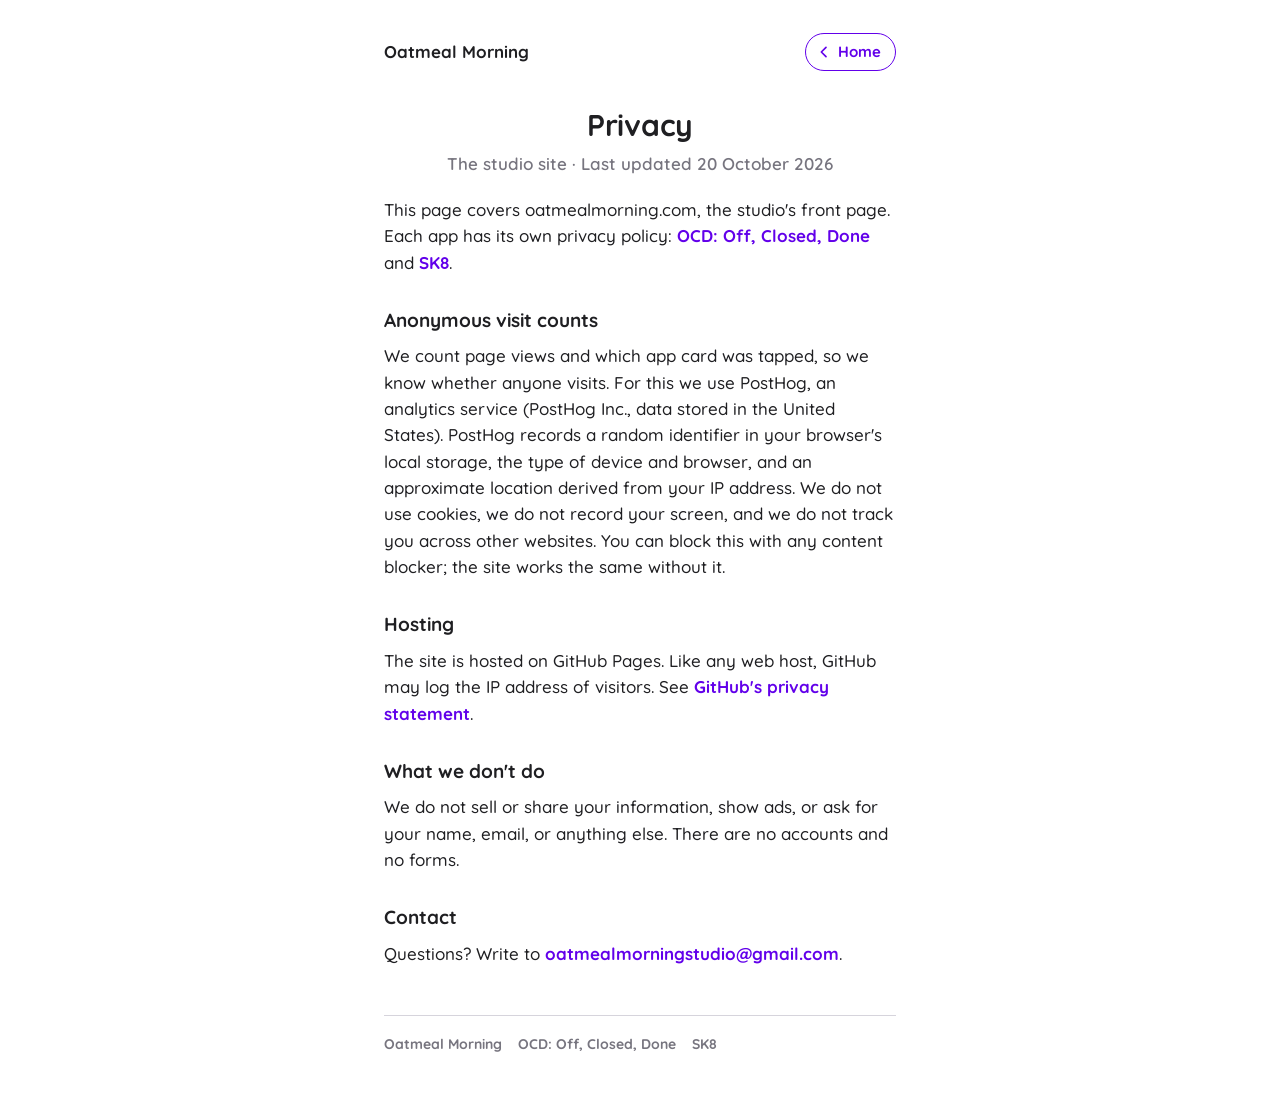
==== privacy/index.html @ 3d66e7b4 "Studio: PostHog page views + app card clicks (app=studio), privacy page Co-Authored-By: Claude Fable" ====
<!doctype html>
<html lang="en">
<head>
<meta charset="utf-8">
<meta name="viewport" content="width=device-width, initial-scale=1">
<meta name="theme-color" content="#ffffff">
<title>Privacy – Oatmeal Morning</title>
<meta name="description" content="What the Oatmeal Morning studio site does and doesn't do with your information.">
<meta property="og:type" content="website">
<meta property="og:title" content="Privacy – Oatmeal Morning">
<meta property="og:url" content="https://oatmealmorning.com/privacy/">
<link rel="stylesheet" href="/site.css">
</head>
<body>
<div class="page">
  <header class="top">
    <a class="brand" href="/">Oatmeal Morning</a>
    <a class="back" href="/"><svg viewBox="0 0 24 24" aria-hidden="true"><path d="M15 5l-7 7 7 7"/></svg>Home</a>
  </header>

  <section class="hero">
    <h1>Privacy</h1>
    <p class="sub">The studio site &middot; Last updated 20 October 2026</p>
  </section>

  <p>This page covers oatmealmorning.com, the studio's front page. Each app has its own privacy policy: <a href="https://ocd.oatmealmorning.com/privacy/">OCD: Off, Closed, Done</a> and <a href="https://sk8.oatmealmorning.com/privacy/">SK8</a>.</p>

  <h2>Anonymous visit counts</h2>
  <p>We count page views and which app card was tapped, so we know whether anyone visits. For this we use PostHog, an analytics service (PostHog Inc., data stored in the United States). PostHog records a random identifier in your browser's local storage, the type of device and browser, and an approximate location derived from your IP address. We do not use cookies, we do not record your screen, and we do not track you across other websites. You can block this with any content blocker; the site works the same without it.</p>

  <h2>Hosting</h2>
  <p>The site is hosted on GitHub Pages. Like any web host, GitHub may log the IP address of visitors. See <a href="https://docs.github.com/en/site-policy/privacy-policies/github-general-privacy-statement" rel="noopener">GitHub's privacy statement</a>.</p>

  <h2>What we don't do</h2>
  <p>We do not sell or share your information, show ads, or ask for your name, email, or anything else. There are no accounts and no forms.</p>

  <h2>Contact</h2>
  <p>Questions? Write to <a href="mailto:oatmealmorningstudio@gmail.com">oatmealmorningstudio@gmail.com</a>.</p>

  <footer>
    <a href="/">Oatmeal Morning</a>
    <a href="https://ocd.oatmealmorning.com/">OCD: Off, Closed, Done</a>
    <a href="https://sk8.oatmealmorning.com/">SK8</a>
  </footer>
</div>
</body>
</html>
---- site.css ----
/* Oatmeal Morning shared page style. Quicksand is embedded below (same font file the OCD app ships), so pages load no third-party fonts. */
@font-face{font-family:'Quicksand';src:url([data-uri]) format('woff2');font-weight:300 700;font-style:normal;font-display:swap}
:root{
  color-scheme:light;
  --bg:#FFFFFF; --ink:#1F1F22; --muted:#77757F; --line:#D6D4DC;
  --accent:#6200EA; --lavender:#F3ECFF; --shade:#46454C;
  --shadow:0 2px 10px rgba(30,20,60,.09);
  --font:'Quicksand',system-ui,-apple-system,'Segoe UI',sans-serif;
}
*{box-sizing:border-box}
html{-webkit-text-size-adjust:100%}
body{margin:0;background:var(--bg);color:var(--ink);font-family:var(--font);font-size:17px;font-weight:500;line-height:1.55;-webkit-tap-highlight-color:transparent}
a{color:var(--accent);text-decoration:none;font-weight:700}
a:hover{text-decoration:underline}
a:focus-visible{outline:2px solid var(--accent);outline-offset:2px;border-radius:4px}
.page{max-width:560px;margin:0 auto;padding:24px max(24px,env(safe-area-inset-left,0px)) 64px}
@media (max-width:380px){.page{padding-inline:18px}}
.top{display:flex;align-items:center;justify-content:space-between;gap:12px;height:56px}
.brand{display:inline-flex;align-items:center;gap:10px;color:var(--ink);font-weight:700;font-size:17px}
.brand img,.brand svg{width:32px;height:32px}
.back{display:inline-flex;align-items:center;gap:6px;color:var(--accent);font-weight:700;font-size:15px;border:1.5px solid var(--accent);border-radius:999px;padding:6px 14px 6px 10px}
.back:hover{background:var(--lavender);text-decoration:none}
.back svg{width:16px;height:16px;stroke:currentColor;stroke-width:2.5;fill:none;stroke-linecap:round;stroke-linejoin:round}
.hero{text-align:center;margin:28px 0 20px}
.hero .art{width:110px;height:110px;margin:0 auto 12px;display:block}
h1{margin:0;font-weight:700;font-size:30px;line-height:1.15;letter-spacing:-.01em;text-wrap:balance}
.sub{margin:8px 0 0;color:var(--muted);font-weight:600}
h2{margin:30px 0 8px;font-size:19px;font-weight:700}
p{margin:0 0 12px}
.note{background:var(--lavender);border-radius:10px;padding:14px 16px;margin:14px 0}
.faq details{border:1px solid var(--line);border-radius:10px;margin:0 0 10px;background:var(--bg);box-shadow:var(--shadow)}
.faq summary{cursor:pointer;list-style:none;padding:14px 16px;font-weight:700;display:flex;justify-content:space-between;align-items:center;gap:12px}
.faq summary::-webkit-details-marker{display:none}
.faq summary::after{content:"+";color:var(--accent);font-size:22px;line-height:1;flex:none}
.faq details[open] summary::after{content:"–"}
.faq details[open] summary{background:var(--lavender);border-radius:10px 10px 0 0}
.faq .body{padding:4px 16px 14px}
.faq .body p:last-child{margin-bottom:0}
code{font-family:ui-monospace,SFMono-Regular,Menlo,monospace;font-size:.92em;background:var(--lavender);padding:1px 6px;border-radius:5px}
.btn{display:inline-block;background:var(--accent);color:#fff;border-radius:8px;padding:12px 20px;font-weight:600;font-size:17px;box-shadow:0 3px 8px rgba(98,0,234,.25)}
.btn:hover{text-decoration:none;filter:brightness(1.06)}
footer{margin-top:48px;padding-top:18px;border-top:1px solid var(--line);color:var(--muted);font-size:14px;font-weight:600;display:flex;flex-wrap:wrap;gap:6px 16px;align-items:center}
footer a{color:var(--muted)}
.wob{filter:url(#wobble)}
@media (prefers-reduced-motion:reduce){*{animation:none!important;transition:none!important}}
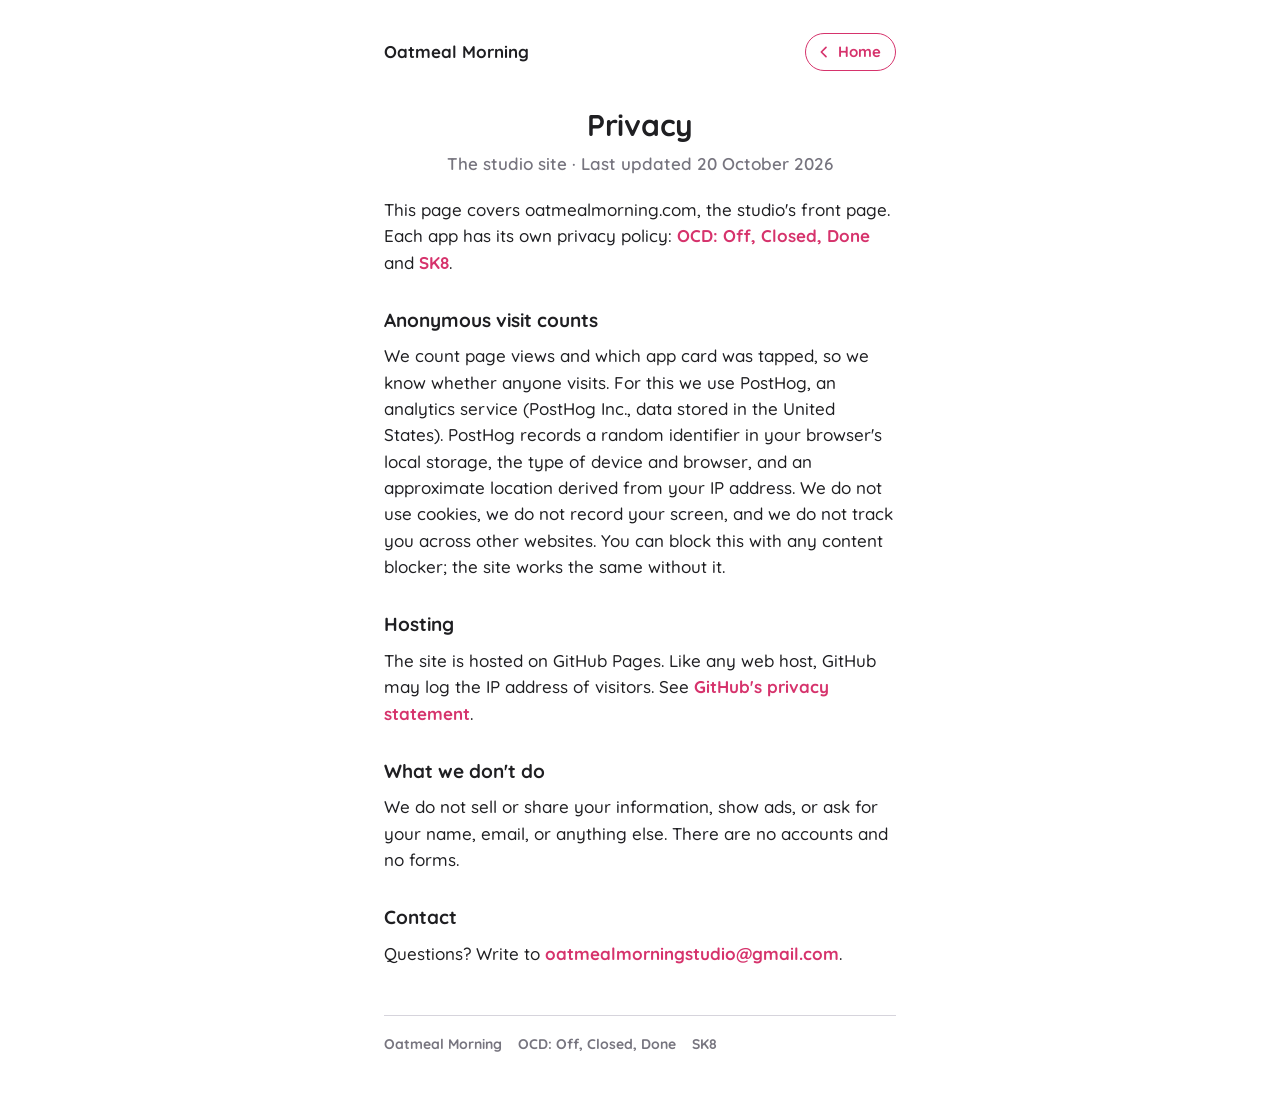
==== commit 11d14f58: "Studio icons: favicon readable in dark tabs and at 16px; add 180px home-screen icon Co-Authored-By: " ====
--- a/privacy/index.html
+++ b/privacy/index.html
@@ -5,6 +5,8 @@
 <meta name="viewport" content="width=device-width, initial-scale=1">
 <meta name="theme-color" content="#ffffff">
 <title>Privacy – Oatmeal Morning</title>
+<link rel="icon" href="/favicon.svg" type="image/svg+xml">
+<link rel="apple-touch-icon" href="/apple-touch-icon.png">
 <meta name="description" content="What the Oatmeal Morning studio site does and doesn't do with your information.">
 <meta property="og:type" content="website">
 <meta property="og:title" content="Privacy – Oatmeal Morning">
--- a/site.css
+++ b/site.css
@@ -3,7 +3,7 @@
 :root{
   color-scheme:light;
   --bg:#FFFFFF; --ink:#1F1F22; --muted:#77757F; --line:#D6D4DC;
-  --accent:#6200EA; --lavender:#F3ECFF; --shade:#46454C;
+  --accent:#D6336C; --lavender:#FFE8EF; --shade:#46454C;
   --shadow:0 2px 10px rgba(30,20,60,.09);
   --font:'Quicksand',system-ui,-apple-system,'Segoe UI',sans-serif;
 }
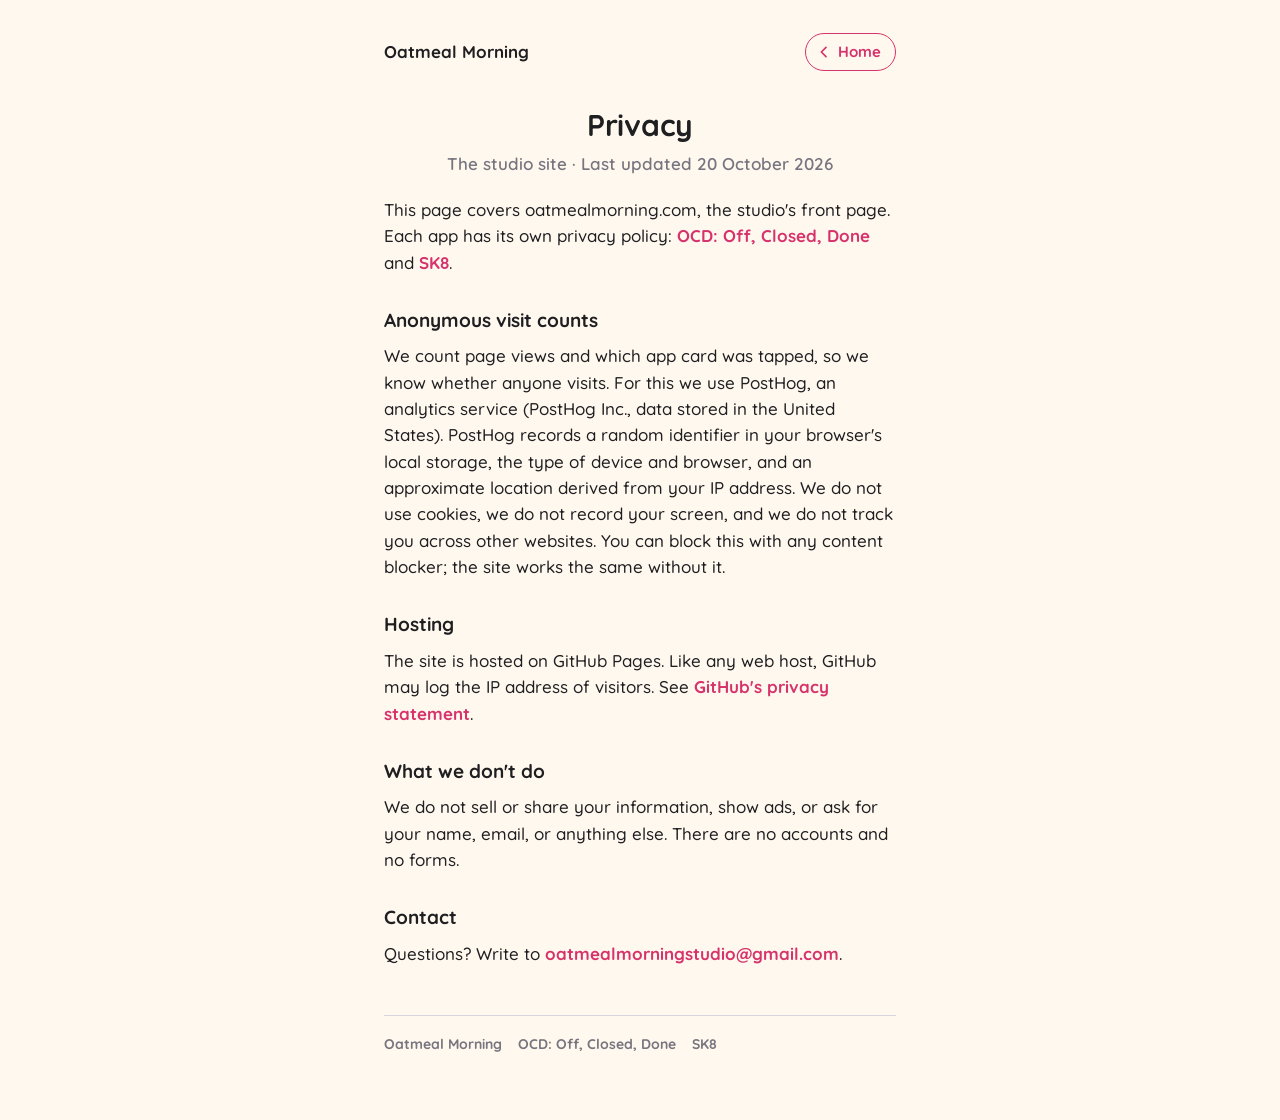
==== commit 8237d9b9: "Studio: oat-cream background; favicon with five rays on a cream tile (works in dark tabs); cream sha" ====
--- a/privacy/index.html
+++ b/privacy/index.html
@@ -3,7 +3,7 @@
 <head>
 <meta charset="utf-8">
 <meta name="viewport" content="width=device-width, initial-scale=1">
-<meta name="theme-color" content="#ffffff">
+<meta name="theme-color" content="#FFF8EE">
 <title>Privacy – Oatmeal Morning</title>
 <link rel="icon" href="/favicon.svg" type="image/svg+xml">
 <link rel="apple-touch-icon" href="/apple-touch-icon.png">
--- a/site.css
+++ b/site.css
@@ -2,7 +2,7 @@
 @font-face{font-family:'Quicksand';src:url([data-uri]) format('woff2');font-weight:300 700;font-style:normal;font-display:swap}
 :root{
   color-scheme:light;
-  --bg:#FFFFFF; --ink:#1F1F22; --muted:#77757F; --line:#D6D4DC;
+  --bg:#FFF8EE; --ink:#1F1F22; --muted:#77757F; --line:#D6D4DC;
   --accent:#D6336C; --lavender:#FFE8EF; --shade:#46454C;
   --shadow:0 2px 10px rgba(30,20,60,.09);
   --font:'Quicksand',system-ui,-apple-system,'Segoe UI',sans-serif;
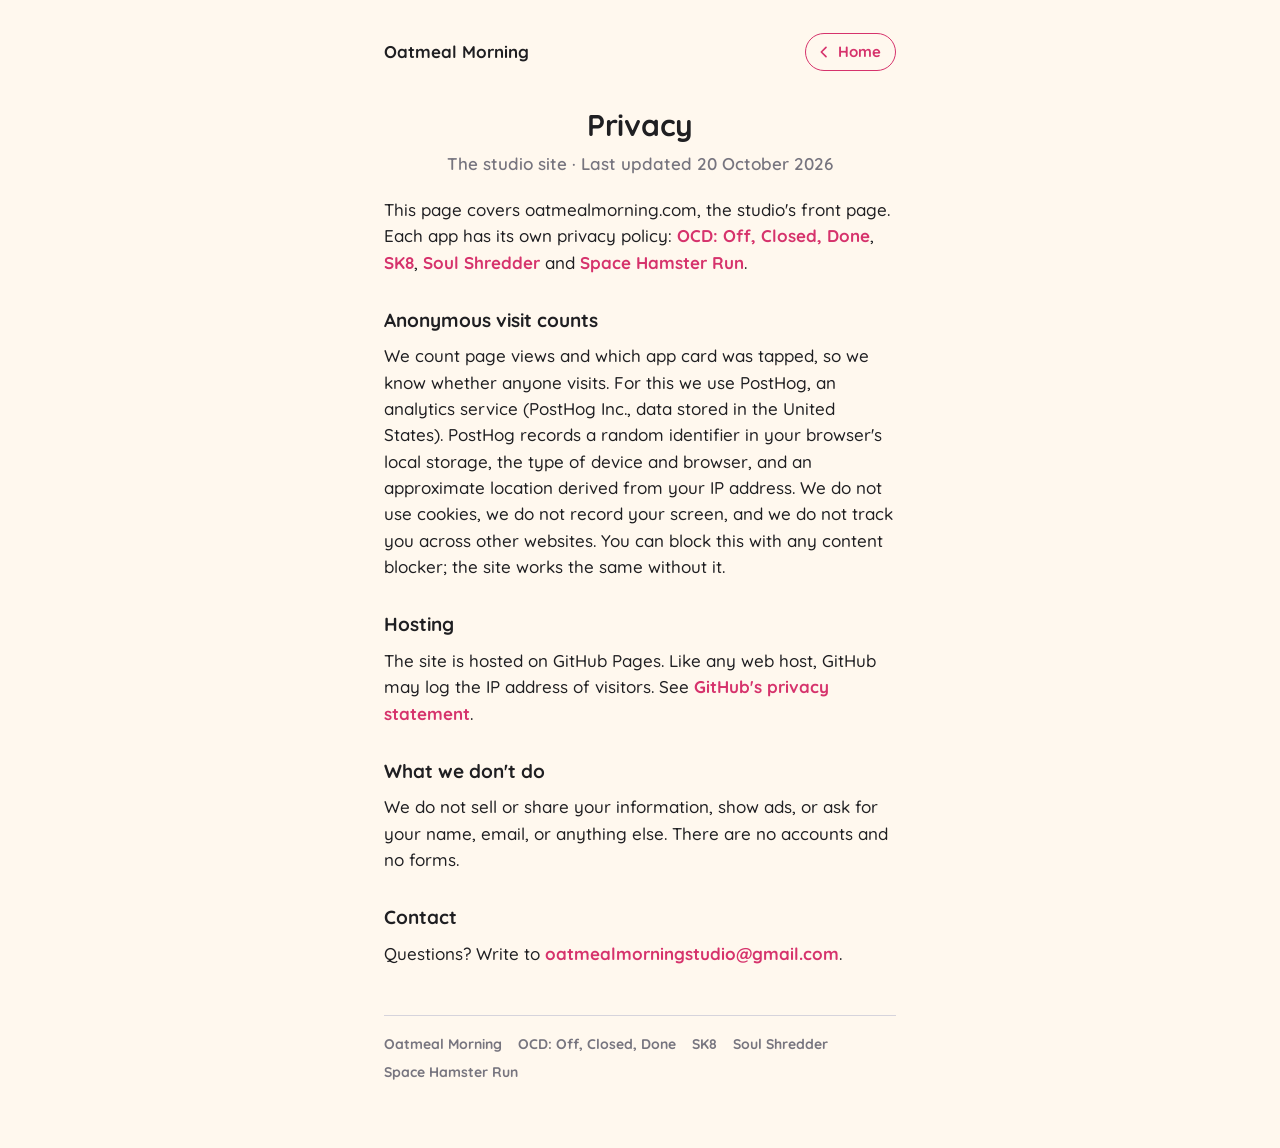
==== commit 779303c2: "Add the Space Hamster Run card in the game's own colors; studio privacy lists all four products Co-A" ====
--- a/privacy/index.html
+++ b/privacy/index.html
@@ -5,8 +5,8 @@
 <meta name="viewport" content="width=device-width, initial-scale=1">
 <meta name="theme-color" content="#FFF8EE">
 <title>Privacy – Oatmeal Morning</title>
-<link rel="icon" href="/favicon.svg" type="image/svg+xml">
-<link rel="apple-touch-icon" href="/apple-touch-icon.png">
+<link rel="icon" href="/favicon.svg?v=2" type="image/svg+xml">
+<link rel="apple-touch-icon" href="/apple-touch-icon.png?v=2">
 <meta name="description" content="What the Oatmeal Morning studio site does and doesn't do with your information.">
 <meta property="og:type" content="website">
 <meta property="og:title" content="Privacy – Oatmeal Morning">
@@ -25,7 +25,7 @@
     <p class="sub">The studio site &middot; Last updated 20 October 2026</p>
   </section>
 
-  <p>This page covers oatmealmorning.com, the studio's front page. Each app has its own privacy policy: <a href="https://ocd.oatmealmorning.com/privacy/">OCD: Off, Closed, Done</a> and <a href="https://sk8.oatmealmorning.com/privacy/">SK8</a>.</p>
+  <p>This page covers oatmealmorning.com, the studio's front page. Each app has its own privacy policy: <a href="https://ocd.oatmealmorning.com/privacy/">OCD: Off, Closed, Done</a>, <a href="https://sk8.oatmealmorning.com/privacy/">SK8</a>, <a href="https://soulshredder.oatmealmorning.com/privacy/">Soul Shredder</a> and <a href="https://spacehamster.oatmealmorning.com/privacy/">Space Hamster Run</a>.</p>
 
   <h2>Anonymous visit counts</h2>
   <p>We count page views and which app card was tapped, so we know whether anyone visits. For this we use PostHog, an analytics service (PostHog Inc., data stored in the United States). PostHog records a random identifier in your browser's local storage, the type of device and browser, and an approximate location derived from your IP address. We do not use cookies, we do not record your screen, and we do not track you across other websites. You can block this with any content blocker; the site works the same without it.</p>
@@ -43,6 +43,8 @@
     <a href="/">Oatmeal Morning</a>
     <a href="https://ocd.oatmealmorning.com/">OCD: Off, Closed, Done</a>
     <a href="https://sk8.oatmealmorning.com/">SK8</a>
+    <a href="https://soulshredder.oatmealmorning.com/">Soul Shredder</a>
+    <a href="https://spacehamster.oatmealmorning.com/">Space Hamster Run</a>
   </footer>
 </div>
 </body>
